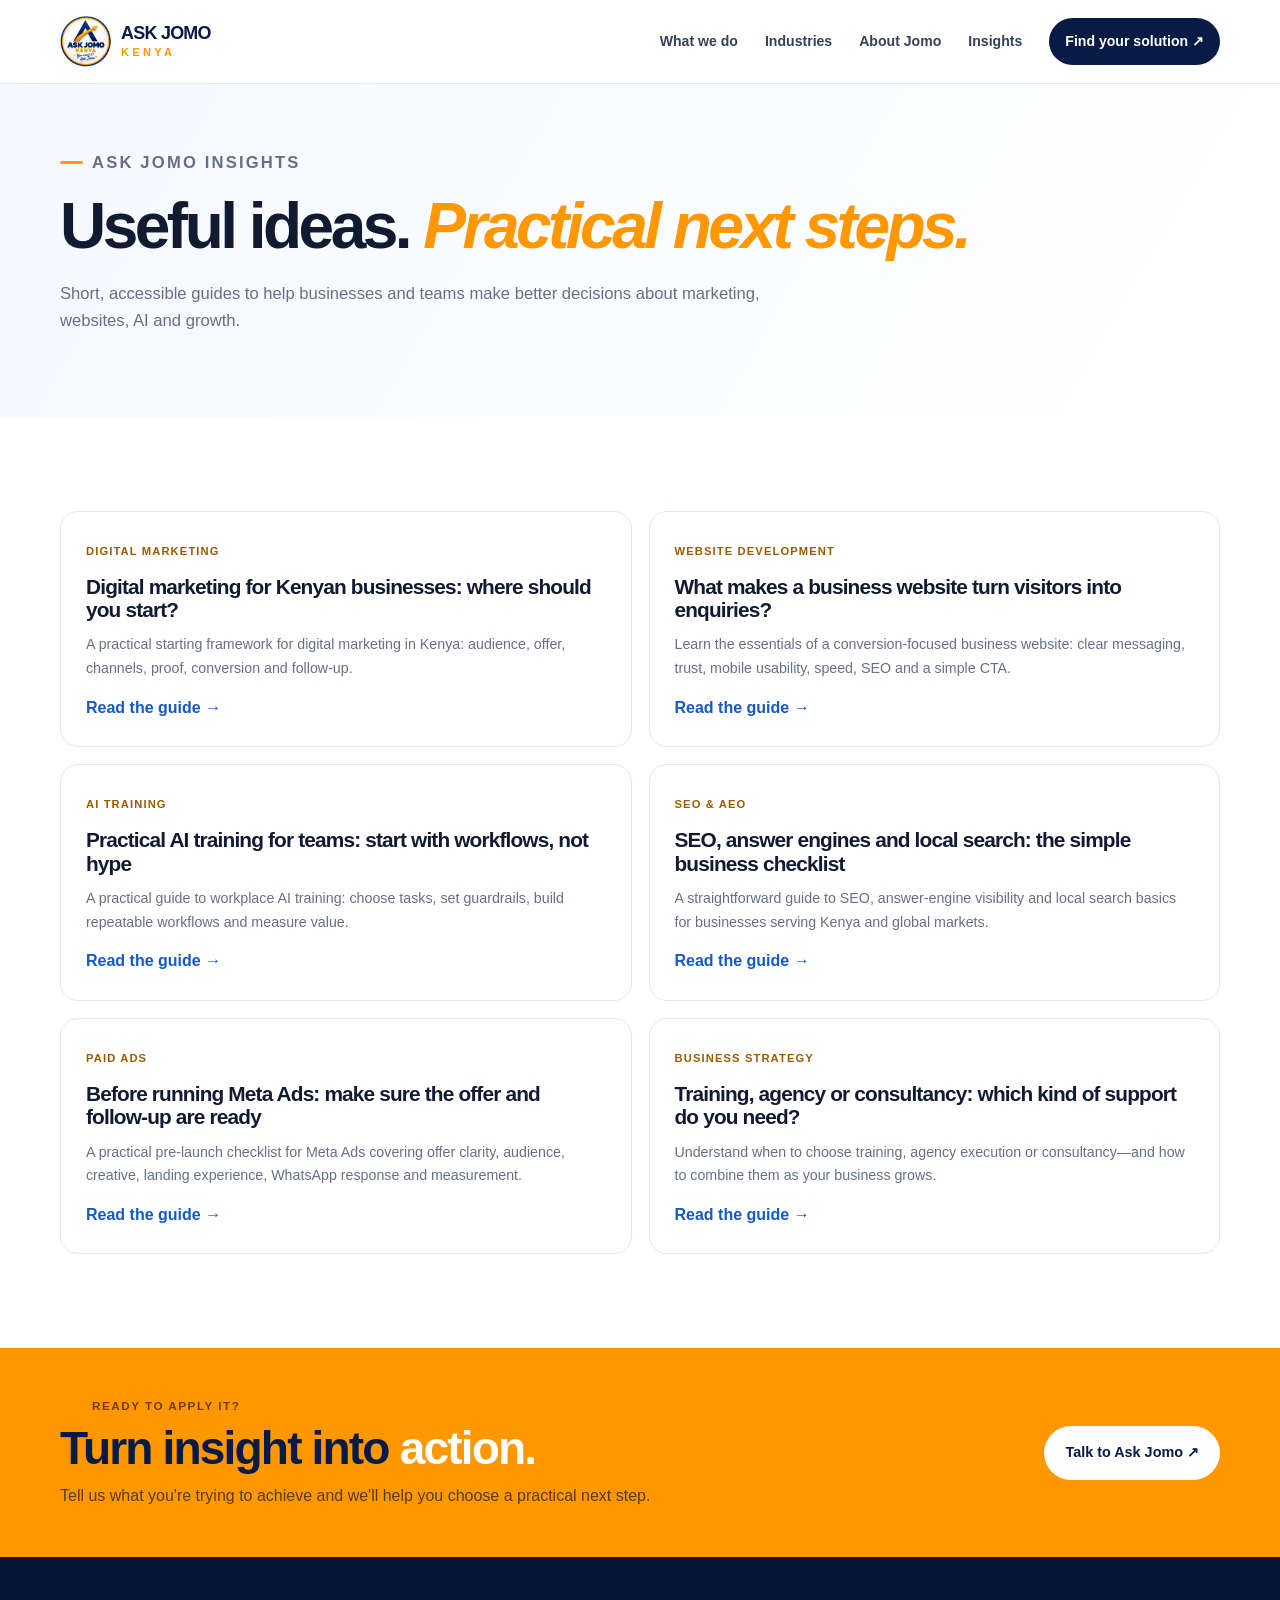
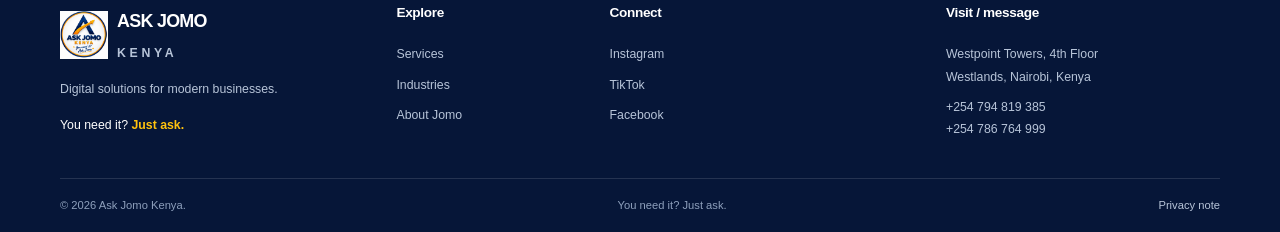
==== blog/index.html @ 96e00592 "Publish Ask Jomo Kenya website" ====
<!doctype html><html lang="en-KE"><head><meta charset="utf-8"><meta name="viewport" content="width=device-width,initial-scale=1"><meta name="theme-color" content="#071b45"><title>Digital Marketing, AI & Business Growth Guides | Ask Jomo Kenya</title><meta name="description" content="Practical guides for Kenyan businesses on digital marketing, SEO, website development, AI at work and customer growth."><link rel="canonical" href="https://askjomo.com/blog/"><link rel="icon" href="/assets/favicon.png"><link rel="stylesheet" href="/styles.css"><meta property="og:title" content="Ask Jomo Insights | Practical Growth Guides"><meta property="og:description" content="Clear, practical guides on digital marketing, websites, AI and business growth."><meta property="og:type" content="website"><meta property="og:url" content="https://askjomo.com/blog/"><meta property="og:image" content="https://askjomo.com/assets/brand-banner.png"><script type="application/ld+json">{"@context":"https://schema.org","@type":"Blog","name":"Ask Jomo Insights","url":"https://askjomo.com/blog/","publisher":{"@type":"Organization","name":"Ask Jomo Kenya","url":"https://askjomo.com/"}}</script></head><body><header class="header"><div class="wrap nav"><a class="brand" href="/"><img src="/assets/logo.png" alt="Ask Jomo Kenya logo"><span><b>ASK JOMO</b><small>KENYA</small></span></a><button class="menu" aria-expanded="false" aria-controls="navlinks">☰</button><nav id="navlinks"><a href="/#solutions">What we do</a><a href="/#industries">Industries</a><a href="/#about">About Jomo</a><a href="/blog/">Insights</a><a class="navcta" href="https://wa.me/254794819385">Find your solution ↗</a></nav></div></header><main><section class="subhero"><div class="wrap"><p class="eyebrow">ASK JOMO INSIGHTS</p><h1>Useful ideas. <em style="color:var(--orange)">Practical next steps.</em></h1><p>Short, accessible guides to help businesses and teams make better decisions about marketing, websites, AI and growth.</p></div></section><section class="section"><div class="wrap article-grid"><article class="article-card"><span class="tag">DIGITAL MARKETING</span><h2>Digital marketing for Kenyan businesses: where should you start?</h2><p>A practical starting framework for digital marketing in Kenya: audience, offer, channels, proof, conversion and follow-up.</p><a href="/blog/digital-marketing-kenya/">Read the guide →</a></article><article class="article-card"><span class="tag">WEBSITE DEVELOPMENT</span><h2>What makes a business website turn visitors into enquiries?</h2><p>Learn the essentials of a conversion-focused business website: clear messaging, trust, mobile usability, speed, SEO and a simple CTA.</p><a href="/blog/conversion-focused-websites/">Read the guide →</a></article><article class="article-card"><span class="tag">AI TRAINING</span><h2>Practical AI training for teams: start with workflows, not hype</h2><p>A practical guide to workplace AI training: choose tasks, set guardrails, build repeatable workflows and measure value.</p><a href="/blog/ai-training-for-teams/">Read the guide →</a></article><article class="article-card"><span class="tag">SEO & AEO</span><h2>SEO, answer engines and local search: the simple business checklist</h2><p>A straightforward guide to SEO, answer-engine visibility and local search basics for businesses serving Kenya and global markets.</p><a href="/blog/seo-aeo-local-search/">Read the guide →</a></article><article class="article-card"><span class="tag">PAID ADS</span><h2>Before running Meta Ads: make sure the offer and follow-up are ready</h2><p>A practical pre-launch checklist for Meta Ads covering offer clarity, audience, creative, landing experience, WhatsApp response and measurement.</p><a href="/blog/meta-ads-readiness/">Read the guide →</a></article><article class="article-card"><span class="tag">BUSINESS STRATEGY</span><h2>Training, agency or consultancy: which kind of support do you need?</h2><p>Understand when to choose training, agency execution or consultancy—and how to combine them as your business grows.</p><a href="/blog/training-agency-consultancy/">Read the guide →</a></article></div></section><section class="final"><div class="wrap final-inner"><div><p class="eyebrow">READY TO APPLY IT?</p><h2>Turn insight into <em>action.</em></h2><p>Tell us what you're trying to achieve and we'll help you choose a practical next step.</p></div><a class="btn light" href="https://wa.me/254794819385?text=Hello%20Ask%20Jomo%20team.%20I%20read%20your%20insights%20and%20would%20like%20to%20discuss%20my%20business%20goal.">Talk to Ask Jomo ↗</a></div></section></main><footer><div class="wrap foot-grid"><div><a class="brand footer-brand" href="/"><img src="/assets/logo.png" alt=""><span><b>ASK JOMO</b><small>KENYA</small></span></a><p>Digital solutions for modern businesses.</p><p class="tagline">You need it? <b>Just ask.</b></p></div><div><h3>Explore</h3><a href="/#solutions">Services</a><a href="/#industries">Industries</a><a href="/#about">About Jomo</a></div><div><h3>Connect</h3><a href="https://www.instagram.com/ask_jomo_kenka/">Instagram</a><a href="https://www.tiktok.com/@askjomo">TikTok</a><a href="https://www.facebook.com/askjomokenya">Facebook</a></div><div><h3>Visit / message</h3><p>Westpoint Towers, 4th Floor<br>Westlands, Nairobi, Kenya</p><p><a href="https://wa.me/254794819385">+254 794 819 385</a><br><a href="https://wa.me/254786764999">+254 786 764 999</a></p></div></div><div class="wrap foot-bottom"><span>© <span id="year">2026</span> Ask Jomo Kenya.</span><span>You need it? Just ask.</span><a href="/privacy/">Privacy note</a></div></footer><script src="/script.js" defer></script></body></html>
---- styles.css ----
:root{--navy:#071b45;--blue:#1559c7;--orange:#ff9700;--gold:#ffc20e;--ink:#101b32;--muted:#657087;--paper:#f6f8fc;--line:#e2e8f1;--shadow:0 18px 48px #071b4512}*{box-sizing:border-box}html{scroll-behavior:smooth;scroll-padding-top:90px}body{margin:0;color:var(--ink);font:16px/1.65 "DM Sans",Arial,sans-serif}h1,h2,h3,b,strong{font-family:Manrope,"DM Sans",Arial,sans-serif}h1,h2,h3,p{margin-top:0}h1{font-size:clamp(2.8rem,5vw,5rem);line-height:1.04;letter-spacing:-.055em;margin-bottom:20px}h2{font-size:clamp(2rem,3.6vw,3.2rem);line-height:1.12;letter-spacing:-.04em;margin-bottom:16px}h3{line-height:1.25;letter-spacing:-.025em}.wrap{width:min(1160px,calc(100% - 40px));margin:auto}.skip{position:absolute;top:-80px;left:12px}.skip:focus{top:12px}.header{height:84px;position:sticky;top:0;z-index:30;background:#fffffff2;backdrop-filter:blur(14px);border-bottom:1px solid #e2e8f1}.nav{height:100%;display:flex;align-items:center;justify-content:space-between}.brand{display:flex;align-items:center;gap:9px;text-decoration:none;color:var(--navy);line-height:1}.brand img{width:52px;height:52px;object-fit:contain}.brand span{display:grid;gap:4px}.brand b{font-size:1.12rem;letter-spacing:-.04em}.brand small{font-size:.69rem;font-weight:800;color:var(--orange);letter-spacing:.3em}.nav nav{display:flex;align-items:center;gap:27px}.nav nav a{color:#33415a;text-decoration:none;font-size:.88rem;font-weight:700}.nav nav a:hover,footer a:hover{color:var(--blue)}.nav nav .navcta{background:var(--navy);color:white;border-radius:999px;padding:12px 16px}.menu{display:none;background:none;border:0;font-size:1.7rem;color:var(--navy)}.hero{padding:64px 0 0;background:radial-gradient(ellipse at 90% 10%,#e8f0ff,transparent 35%),linear-gradient(130deg,#fff,#f5f8fe);overflow:hidden}.hero-grid{display:grid;grid-template-columns:1fr 1fr;gap:44px;align-items:center}.eyebrow{color:#2857a3;letter-spacing:.13em;font-size:.73rem;font-weight:800;margin-bottom:17px}.eyebrow:before{content:"";display:inline-block;width:23px;height:3px;background:var(--orange);border-radius:3px;vertical-align:middle;margin:0 9px 3px 0}.hero h1 em,.final h2 em{font-style:normal;color:var(--orange)}.lede{font-size:1.1rem;line-height:1.75;color:#5b667c;max-width:560px}.tagline{color:var(--navy);font-size:1.1rem;margin:18px 0 24px}.tagline b{color:var(--orange)}.actions{display:flex;gap:12px;align-items:center;flex-wrap:wrap}.btn{display:inline-flex;justify-content:center;align-items:center;gap:14px;padding:14px 20px;border-radius:999px;text-decoration:none;font-weight:800;font-size:.9rem;border:1px solid transparent;cursor:pointer;transition:.2s}.btn:hover{transform:translateY(-2px)}.primary{background:var(--orange);color:var(--navy);box-shadow:0 9px 20px #ff97002e}.primary:hover{background:#ffad22}.quiet{color:var(--navy)}.quiet:hover{background:#eaf1fd}.outline{border-color:#d7dfeb;color:var(--navy)}.trust{font-size:.74rem;color:#6b778d;margin-top:26px}.trust i{display:inline-block;width:4px;height:4px;background:#abb8cc;border-radius:50%;margin:0 8px 2px}.hero-art{position:relative}.hero-art>img{display:block;width:100%;height:auto;border-radius:20px;box-shadow:0 22px 50px #071b4520}.float-note{position:absolute;bottom:18px;left:-18px;background:#fff;padding:14px 18px;border-radius:14px;box-shadow:var(--shadow);display:grid;font-size:.84rem}.float-note span{font-size:.73rem;color:var(--muted)}.proof{display:grid;grid-template-columns:repeat(3,1fr);background:var(--navy);color:#fff;margin-top:55px;border-radius:18px 18px 0 0;padding:21px}.proof>div{display:flex;align-items:center;justify-content:center;gap:13px;border-right:1px solid #ffffff25}.proof>div:last-child{border:0}.proof>div>b{display:grid;place-items:center;width:38px;height:38px;border:1px solid #ffc20e99;border-radius:11px;color:var(--gold);font-size:.78rem}.proof strong,.proof small{display:block}.proof strong{font-size:.9rem}.proof small{font-size:.73rem;color:#c8d2e5}.section{padding:94px 0}.pale{background:var(--paper)}.heading{max-width:700px;margin-bottom:35px}.heading.center{text-align:center;margin-inline:auto}.heading.center .eyebrow:before{display:none}.heading>p:last-child{color:var(--muted)}.cards{display:grid;grid-template-columns:repeat(3,1fr);gap:18px}.card{padding:27px;border:1px solid var(--line);border-radius:22px;background:white;box-shadow:0 8px 24px #071b4508;position:relative;overflow:hidden}.card:before{content:"";position:absolute;top:0;left:0;right:0;height:4px;background:var(--orange)}.card.agency:before{background:var(--blue)}.card.consult:before{background:var(--gold)}.kicker{font-size:.68rem;letter-spacing:.11em;font-weight:800;color:#778399}.card h3{font-size:1.55rem;margin:13px 0 9px}.card p,.card li{font-size:.88rem;color:#5d6980}.card ul{padding-left:18px;margin:18px 0 25px}.card li{padding:4px 0}.card li::marker{color:var(--orange)}.textlink{color:var(--navy);text-decoration:none;font-weight:800;font-size:.9rem}.textlink:hover{color:var(--blue)}.choice-note{margin-top:22px;padding:17px 20px;border-radius:13px;background:var(--paper);text-align:center;color:#59657a;font-size:.9rem}.choice-note b{color:var(--navy)}.choice-note a{margin-left:9px;color:#1559c7;font-weight:800;text-decoration:none}.service-list{border-top:1px solid #dfe6f0}.service-list article{display:grid;grid-template-columns:38px 1fr 42px;gap:20px;align-items:center;padding:25px 0;border-bottom:1px solid #dfe6f0}.service-list article>b{font-size:.78rem;color:var(--orange);align-self:start;padding-top:4px}.service-list h3{font-size:1.1rem;margin:0 0 5px}.service-list p{color:var(--muted);font-size:.84rem;margin:0 0 12px}.tags{display:flex;gap:7px;flex-wrap:wrap}.tags span{font-size:.7rem;padding:5px 9px;border-radius:99px;background:white;border:1px solid var(--line);color:#526078}.arrow{width:40px;height:40px;border:1px solid #d6e0ef;border-radius:50%;display:grid;place-items:center;text-decoration:none;color:var(--navy);font-size:1.2rem}.arrow:hover{background:var(--navy);color:#fff}.industries{display:grid;grid-template-columns:.82fr 1.18fr;gap:70px;align-items:start}.industries>div:first-child>p:not(.eyebrow){color:var(--muted);margin-bottom:24px}.industry-grid{display:grid;grid-template-columns:1fr 1fr;gap:11px}.industry-grid button{display:flex;align-items:center;text-align:left;gap:12px;border:1px solid var(--line);border-radius:15px;background:white;padding:13px;cursor:pointer;transition:.2s;min-width:0}.industry-grid button:hover{border-color:#9cb8e8;box-shadow:var(--shadow);transform:translateY(-2px)}.industry-grid button>b{display:grid;place-items:center;flex:0 0 39px;height:39px;border-radius:11px;background:#edf3ff;color:#174ea6;font-size:1.2rem}.industry-grid button strong,.industry-grid button small{display:block}.industry-grid button strong{font-size:.8rem;color:var(--navy)}.industry-grid button small{font-size:.67rem;line-height:1.4;color:var(--muted)}.industry-grid button i{font-style:normal;margin-left:auto;color:var(--orange)}.dark{background:linear-gradient(140deg,#071b45,#0c2e6b);color:white}.dark .eyebrow{color:#c8d9fa}.dark .heading>p:last-child{color:#bdc9dd}.steps{display:grid;grid-template-columns:1fr 35px 1fr 35px 1fr;gap:14px;align-items:center}.steps article{padding:23px;background:#ffffff0b;border:1px solid #ffffff20;border-radius:17px;min-height:155px}.steps article>b{color:var(--gold);font-size:.8rem}.steps h3{font-size:1.1rem;margin:10px 0 5px}.steps p{font-size:.83rem;color:#c5d0e3;margin:0}.steps>span{text-align:center;color:var(--gold);font-size:1.4rem}.dark-cta{display:flex;align-items:center;justify-content:space-between;gap:20px;margin-top:25px;padding:21px 25px;border-radius:17px;background:#ffffff12}.dark-cta strong,.dark-cta small{display:block}.dark-cta small{font-size:.82rem;color:#c5d0e3}.about{display:grid;grid-template-columns:.92fr 1.08fr;gap:65px;align-items:center}.about-image{position:relative}.about-image>img{display:block;width:100%;aspect-ratio:4/4.1;object-fit:cover;border-radius:24px;box-shadow:var(--shadow)}.caption{position:absolute;bottom:18px;left:18px;right:18px;display:flex;align-items:center;gap:12px;padding:14px 17px;border-radius:15px;background:#ffffffed}.caption>b{font:3rem/.7 Georgia;color:var(--orange)}.caption strong,.caption small{display:block}.caption strong{font-size:.9rem;color:var(--navy)}.caption small{font-size:.73rem;color:var(--muted)}.about p:not(.eyebrow){color:#5f6a7f;font-size:.94rem}.muted{display:block;margin-top:20px;color:#8791a2;line-height:1.5}.lead-grid{display:grid;grid-template-columns:.9fr 1.1fr;gap:65px;align-items:start}.lead-grid>div>p:not(.eyebrow){color:var(--muted)}.checks{list-style:none;padding:0;margin-top:28px}.checks li{margin:12px 0;color:#47546b}.checks li:before{content:"✓";display:inline-grid;place-items:center;margin-right:10px;width:22px;height:22px;border-radius:50%;background:#e3f5ec;color:#14794e;font-size:.75rem;font-weight:900}.lead-grid form{padding:28px;border:1px solid var(--line);border-radius:21px;box-shadow:var(--shadow);display:grid;gap:8px}.lead-grid label{font-size:.8rem;font-weight:800;margin-top:6px;color:#273650}.lead-grid label small{font-weight:500;color:#8a94a5}.lead-grid input,.lead-grid select,.lead-grid textarea{width:100%;padding:12px 13px;border:1px solid #dfe5ee;border-radius:10px;font:inherit;font-size:.88rem;background:white;color:var(--ink);outline:none}.lead-grid input:focus,.lead-grid select:focus,.lead-grid textarea:focus{border-color:#7ca0df;box-shadow:0 0 0 3px #eaf1ff}.lead-grid textarea{resize:vertical}.submit{width:100%;margin-top:10px;border:0}.privacy-small{font-size:.68rem;color:#8a94a5;text-align:center;line-height:1.5;margin:5px 0 0}.faq{display:grid;grid-template-columns:.8fr 1.2fr;gap:65px}.faq details{border-bottom:1px solid #dfe6f0;padding:17px 0}.faq details:first-child{border-top:1px solid #dfe6f0}.faq summary{font-weight:800;cursor:pointer;color:var(--navy);list-style:none;padding-right:30px;position:relative}.faq summary::-webkit-details-marker{display:none}.faq summary:after{content:"+";position:absolute;right:0;color:var(--orange);font-size:1.35rem}.faq details[open] summary:after{content:"−"}.faq details p{font-size:.88rem;color:var(--muted);margin:12px 0 0}.final{background:var(--orange);padding:48px 0}.final-inner{display:flex;align-items:center;justify-content:space-between;gap:25px}.final .eyebrow{color:#6f3a00;margin-bottom:8px}.final h2{margin-bottom:8px;color:var(--navy)}.final h2 em{color:white}.final p:last-child{margin:0;color:#553b1a}.light{background:white;color:var(--navy);white-space:nowrap}footer{background:#061638;color:#dce5f4;padding:48px 0 0}.foot-grid{display:grid;grid-template-columns:1.1fr .65fr 1.1fr 1fr;gap:35px;padding-bottom:38px}.footer-brand{color:white}.footer-brand img{width:48px;height:48px}.footer-brand b{color:white}.foot-grid h3{font-size:.85rem;color:white;margin-bottom:13px}.foot-grid>div:not(:first-child){display:flex;flex-direction:column;align-items:flex-start;gap:8px}.foot-grid a,.foot-grid p,.foot-grid small{font-size:.77rem;color:#b7c4d8;text-decoration:none;line-height:1.8;margin:0}.foot-grid>div:first-child>p{margin-top:14px}.foot-grid .tagline{color:white}.foot-grid .tagline b{color:var(--gold)}.foot-bottom{border-top:1px solid #ffffff20;padding:17px 0;display:flex;justify-content:space-between;gap:18px;font-size:.7rem;color:#8ea0bc}.foot-bottom a{color:#b7c4d8;text-decoration:none}.float-wa{position:fixed;z-index:25;right:20px;bottom:20px;display:flex;align-items:center;gap:9px;background:#0a9c61;color:white;text-decoration:none;border-radius:99px;padding:12px 16px;box-shadow:0 12px 28px #0003}.float-wa span{font-size:1.3rem}.float-wa b{font-size:.8rem}.subhero{padding:65px 0;background:linear-gradient(120deg,#f5f8fe,#fff)}.subhero p{max-width:740px;color:var(--muted);font-size:1.04rem}.article-grid{display:grid;grid-template-columns:repeat(2,1fr);gap:17px}.article-card{padding:25px;border:1px solid var(--line);border-radius:18px;background:white}.article-card .tag{font-size:.7rem;font-weight:800;letter-spacing:.1em;color:#9a5b00}.article-card h2{font-size:1.3rem;margin:12px 0}.article-card p{font-size:.89rem;color:var(--muted)}.article-card a,.article-body a{color:#1559c7;font-weight:800;text-decoration:none}.article-body{max-width:800px}.article-body h2{font-size:1.65rem;margin-top:36px}.article-body p,.article-body li{color:#4e5b71}.breadcrumb{font-size:.78rem;color:#718097}.breadcrumb a{color:#1559c7;text-decoration:none}.privacy-copy{max-width:800px}.privacy-copy h2{font-size:1.5rem;margin-top:30px}@media(max-width:950px){.hero-grid{grid-template-columns:1fr}.hero-art{max-width:800px}.industries,.about,.lead-grid,.faq{grid-template-columns:1fr;gap:38px}.service-list article{grid-template-columns:32px 1fr 40px}.foot-grid{grid-template-columns:1fr 1fr}.about-image{max-width:650px}}@media(max-width:700px){.wrap{width:calc(100% - 30px)}.header{height:70px}.brand img{width:43px;height:43px}.brand b{font-size:1rem}.brand small{font-size:.6rem}.menu{display:block}.nav nav{display:none;position:absolute;top:69px;left:0;right:0;padding:17px 20px 22px;background:white;border-bottom:1px solid var(--line);box-shadow:0 15px 25px #071b4512;align-items:stretch;gap:5px;flex-direction:column}.nav nav.open{display:flex}.nav nav a{padding:11px}.nav nav .navcta{text-align:center;margin-top:6px}.hero{padding-top:42px}.hero h1{font-size:clamp(2.55rem,12vw,3.8rem)}.lede{font-size:1rem}.actions{align-items:stretch;flex-direction:column}.actions .btn{width:100%}.hero-art>img{border-radius:14px}.float-note{position:relative;bottom:auto;left:auto;margin:-15px 10px 0;z-index:2;width:max-content;max-width:calc(100% - 20px)}.trust{font-size:.68rem}.proof{margin-top:33px;padding:15px 8px}.proof>div{justify-content:flex-start;gap:7px;padding:0 7px}.proof>div>b{width:29px;height:29px;flex:0 0 29px;font-size:.63rem}.proof strong{font-size:.75rem}.proof small{font-size:.61rem}.section{padding:68px 0}.heading{margin-bottom:27px}.cards{grid-template-columns:1fr}.card{padding:23px}.choice-note{line-height:1.9}.choice-note a{display:block;margin:4px 0 0}.service-list article{grid-template-columns:27px 1fr 34px;gap:11px;padding:21px 0}.service-list h3{font-size:.97rem}.service-list p{font-size:.8rem}.tags{gap:5px}.tags span{font-size:.64rem;padding:4px 7px}.arrow{width:33px;height:33px}.industry-grid{grid-template-columns:1fr}.steps{grid-template-columns:1fr;gap:9px}.steps article{min-height:0;padding:19px}.steps>span{transform:rotate(90deg);line-height:1}.dark-cta,.final-inner{align-items:stretch;flex-direction:column}.dark-cta .btn,.final-inner .btn{width:100%}.about-image>img{aspect-ratio:4/4.5}.actions .textlink{justify-content:center}.lead-grid form{padding:21px 17px}.faq{gap:20px}.foot-grid{grid-template-columns:1fr 1fr;gap:25px 18px}.foot-bottom{align-items:flex-start;flex-direction:column;gap:7px}.float-wa{right:12px;bottom:12px;padding:12px 14px}.float-wa b{display:none}.article-grid{grid-template-columns:1fr}.subhero{padding:45px 0}.subhero h1{font-size:2.7rem}}@media(prefers-reduced-motion:reduce){html{scroll-behavior:auto}*,*:before,*:after{transition:none!important}}
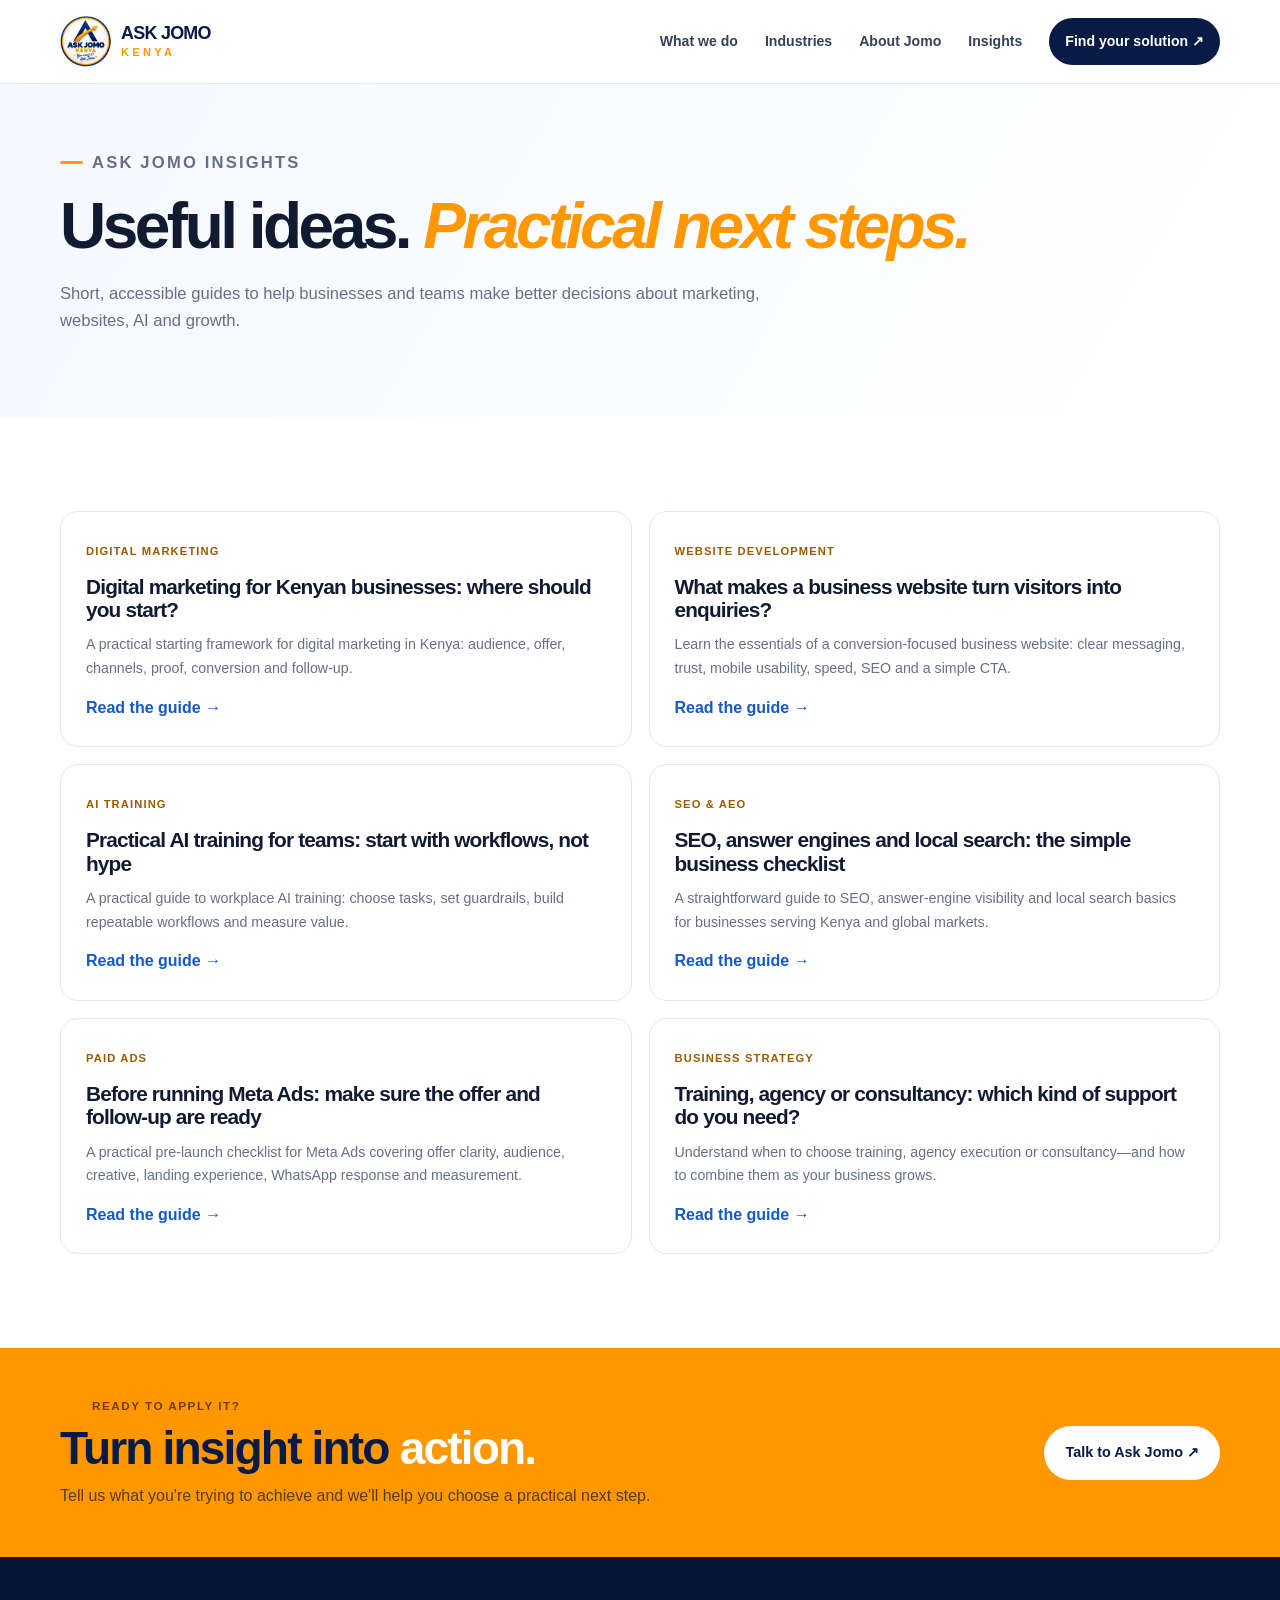
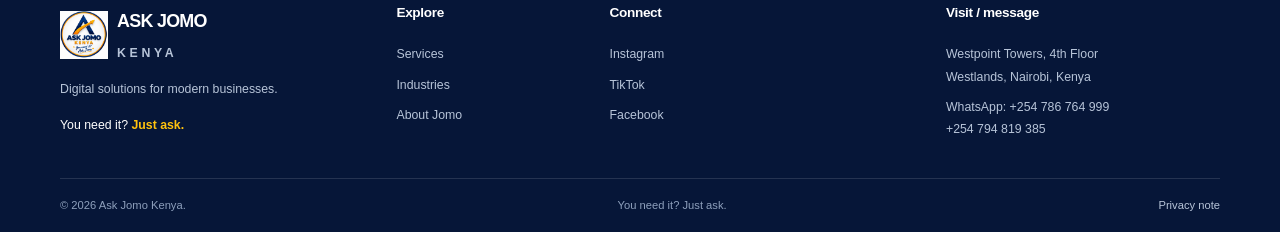
==== commit 037fcb86: "Update WhatsApp enquiry number" ====
--- a/blog/index.html
+++ b/blog/index.html
@@ -1 +1 @@
-<!doctype html><html lang="en-KE"><head><meta charset="utf-8"><meta name="viewport" content="width=device-width,initial-scale=1"><meta name="theme-color" content="#071b45"><title>Digital Marketing, AI & Business Growth Guides | Ask Jomo Kenya</title><meta name="description" content="Practical guides for Kenyan businesses on digital marketing, SEO, website development, AI at work and customer growth."><link rel="canonical" href="https://askjomo.com/blog/"><link rel="icon" href="/assets/favicon.png"><link rel="stylesheet" href="/styles.css"><meta property="og:title" content="Ask Jomo Insights | Practical Growth Guides"><meta property="og:description" content="Clear, practical guides on digital marketing, websites, AI and business growth."><meta property="og:type" content="website"><meta property="og:url" content="https://askjomo.com/blog/"><meta property="og:image" content="https://askjomo.com/assets/brand-banner.png"><script type="application/ld+json">{"@context":"https://schema.org","@type":"Blog","name":"Ask Jomo Insights","url":"https://askjomo.com/blog/","publisher":{"@type":"Organization","name":"Ask Jomo Kenya","url":"https://askjomo.com/"}}</script></head><body><header class="header"><div class="wrap nav"><a class="brand" href="/"><img src="/assets/logo.png" alt="Ask Jomo Kenya logo"><span><b>ASK JOMO</b><small>KENYA</small></span></a><button class="menu" aria-expanded="false" aria-controls="navlinks">☰</button><nav id="navlinks"><a href="/#solutions">What we do</a><a href="/#industries">Industries</a><a href="/#about">About Jomo</a><a href="/blog/">Insights</a><a class="navcta" href="https://wa.me/254794819385">Find your solution ↗</a></nav></div></header><main><section class="subhero"><div class="wrap"><p class="eyebrow">ASK JOMO INSIGHTS</p><h1>Useful ideas. <em style="color:var(--orange)">Practical next steps.</em></h1><p>Short, accessible guides to help businesses and teams make better decisions about marketing, websites, AI and growth.</p></div></section><section class="section"><div class="wrap article-grid"><article class="article-card"><span class="tag">DIGITAL MARKETING</span><h2>Digital marketing for Kenyan businesses: where should you start?</h2><p>A practical starting framework for digital marketing in Kenya: audience, offer, channels, proof, conversion and follow-up.</p><a href="/blog/digital-marketing-kenya/">Read the guide →</a></article><article class="article-card"><span class="tag">WEBSITE DEVELOPMENT</span><h2>What makes a business website turn visitors into enquiries?</h2><p>Learn the essentials of a conversion-focused business website: clear messaging, trust, mobile usability, speed, SEO and a simple CTA.</p><a href="/blog/conversion-focused-websites/">Read the guide →</a></article><article class="article-card"><span class="tag">AI TRAINING</span><h2>Practical AI training for teams: start with workflows, not hype</h2><p>A practical guide to workplace AI training: choose tasks, set guardrails, build repeatable workflows and measure value.</p><a href="/blog/ai-training-for-teams/">Read the guide →</a></article><article class="article-card"><span class="tag">SEO & AEO</span><h2>SEO, answer engines and local search: the simple business checklist</h2><p>A straightforward guide to SEO, answer-engine visibility and local search basics for businesses serving Kenya and global markets.</p><a href="/blog/seo-aeo-local-search/">Read the guide →</a></article><article class="article-card"><span class="tag">PAID ADS</span><h2>Before running Meta Ads: make sure the offer and follow-up are ready</h2><p>A practical pre-launch checklist for Meta Ads covering offer clarity, audience, creative, landing experience, WhatsApp response and measurement.</p><a href="/blog/meta-ads-readiness/">Read the guide →</a></article><article class="article-card"><span class="tag">BUSINESS STRATEGY</span><h2>Training, agency or consultancy: which kind of support do you need?</h2><p>Understand when to choose training, agency execution or consultancy—and how to combine them as your business grows.</p><a href="/blog/training-agency-consultancy/">Read the guide →</a></article></div></section><section class="final"><div class="wrap final-inner"><div><p class="eyebrow">READY TO APPLY IT?</p><h2>Turn insight into <em>action.</em></h2><p>Tell us what you're trying to achieve and we'll help you choose a practical next step.</p></div><a class="btn light" href="https://wa.me/254794819385?text=Hello%20Ask%20Jomo%20team.%20I%20read%20your%20insights%20and%20would%20like%20to%20discuss%20my%20business%20goal.">Talk to Ask Jomo ↗</a></div></section></main><footer><div class="wrap foot-grid"><div><a class="brand footer-brand" href="/"><img src="/assets/logo.png" alt=""><span><b>ASK JOMO</b><small>KENYA</small></span></a><p>Digital solutions for modern businesses.</p><p class="tagline">You need it? <b>Just ask.</b></p></div><div><h3>Explore</h3><a href="/#solutions">Services</a><a href="/#industries">Industries</a><a href="/#about">About Jomo</a></div><div><h3>Connect</h3><a href="https://www.instagram.com/ask_jomo_kenka/">Instagram</a><a href="https://www.tiktok.com/@askjomo">TikTok</a><a href="https://www.facebook.com/askjomokenya">Facebook</a></div><div><h3>Visit / message</h3><p>Westpoint Towers, 4th Floor<br>Westlands, Nairobi, Kenya</p><p><a href="https://wa.me/254794819385">+254 794 819 385</a><br><a href="https://wa.me/254786764999">+254 786 764 999</a></p></div></div><div class="wrap foot-bottom"><span>© <span id="year">2026</span> Ask Jomo Kenya.</span><span>You need it? Just ask.</span><a href="/privacy/">Privacy note</a></div></footer><script src="/script.js" defer></script></body></html>+<!doctype html><html lang="en-KE"><head><meta charset="utf-8"><meta name="viewport" content="width=device-width,initial-scale=1"><meta name="theme-color" content="#071b45"><title>Digital Marketing, AI & Business Growth Guides | Ask Jomo Kenya</title><meta name="description" content="Practical guides for Kenyan businesses on digital marketing, SEO, website development, AI at work and customer growth."><link rel="canonical" href="https://askjomo.com/blog/"><link rel="icon" href="../assets/favicon.png"><link rel="stylesheet" href="../styles.css"><meta property="og:title" content="Ask Jomo Insights | Practical Growth Guides"><meta property="og:description" content="Clear, practical guides on digital marketing, websites, AI and business growth."><meta property="og:type" content="website"><meta property="og:url" content="https://askjomo.com/blog/"><meta property="og:image" content="https://askjomo.com/assets/brand-banner.png"><script type="application/ld+json">{"@context":"https://schema.org","@type":"Blog","name":"Ask Jomo Insights","url":"https://askjomo.com/blog/","publisher":{"@type":"Organization","name":"Ask Jomo Kenya","url":"https://askjomo.com/"}}</script></head><body><header class="header"><div class="wrap nav"><a class="brand" href="../"><img src="../assets/logo.png" alt="Ask Jomo Kenya logo"><span><b>ASK JOMO</b><small>KENYA</small></span></a><button class="menu" aria-expanded="false" aria-controls="navlinks">☰</button><nav id="navlinks"><a href="../#solutions">What we do</a><a href="../#industries">Industries</a><a href="../#about">About Jomo</a><a href="./">Insights</a><a class="navcta" href="https://wa.me/254786764999">Find your solution ↗</a></nav></div></header><main><section class="subhero"><div class="wrap"><p class="eyebrow">ASK JOMO INSIGHTS</p><h1>Useful ideas. <em style="color:var(--orange)">Practical next steps.</em></h1><p>Short, accessible guides to help businesses and teams make better decisions about marketing, websites, AI and growth.</p></div></section><section class="section"><div class="wrap article-grid"><article class="article-card"><span class="tag">DIGITAL MARKETING</span><h2>Digital marketing for Kenyan businesses: where should you start?</h2><p>A practical starting framework for digital marketing in Kenya: audience, offer, channels, proof, conversion and follow-up.</p><a href="digital-marketing-kenya/">Read the guide →</a></article><article class="article-card"><span class="tag">WEBSITE DEVELOPMENT</span><h2>What makes a business website turn visitors into enquiries?</h2><p>Learn the essentials of a conversion-focused business website: clear messaging, trust, mobile usability, speed, SEO and a simple CTA.</p><a href="conversion-focused-websites/">Read the guide →</a></article><article class="article-card"><span class="tag">AI TRAINING</span><h2>Practical AI training for teams: start with workflows, not hype</h2><p>A practical guide to workplace AI training: choose tasks, set guardrails, build repeatable workflows and measure value.</p><a href="ai-training-for-teams/">Read the guide →</a></article><article class="article-card"><span class="tag">SEO & AEO</span><h2>SEO, answer engines and local search: the simple business checklist</h2><p>A straightforward guide to SEO, answer-engine visibility and local search basics for businesses serving Kenya and global markets.</p><a href="seo-aeo-local-search/">Read the guide →</a></article><article class="article-card"><span class="tag">PAID ADS</span><h2>Before running Meta Ads: make sure the offer and follow-up are ready</h2><p>A practical pre-launch checklist for Meta Ads covering offer clarity, audience, creative, landing experience, WhatsApp response and measurement.</p><a href="meta-ads-readiness/">Read the guide →</a></article><article class="article-card"><span class="tag">BUSINESS STRATEGY</span><h2>Training, agency or consultancy: which kind of support do you need?</h2><p>Understand when to choose training, agency execution or consultancy—and how to combine them as your business grows.</p><a href="training-agency-consultancy/">Read the guide →</a></article></div></section><section class="final"><div class="wrap final-inner"><div><p class="eyebrow">READY TO APPLY IT?</p><h2>Turn insight into <em>action.</em></h2><p>Tell us what you're trying to achieve and we'll help you choose a practical next step.</p></div><a class="btn light" href="https://wa.me/254786764999?text=Hello%20Ask%20Jomo%20team.%20I%20read%20your%20insights%20and%20would%20like%20to%20discuss%20my%20business%20goal.">Talk to Ask Jomo ↗</a></div></section></main><footer><div class="wrap foot-grid"><div><a class="brand footer-brand" href="../"><img src="../assets/logo.png" alt=""><span><b>ASK JOMO</b><small>KENYA</small></span></a><p>Digital solutions for modern businesses.</p><p class="tagline">You need it? <b>Just ask.</b></p></div><div><h3>Explore</h3><a href="../#solutions">Services</a><a href="../#industries">Industries</a><a href="../#about">About Jomo</a></div><div><h3>Connect</h3><a href="https://www.instagram.com/ask_jomo_kenka/">Instagram</a><a href="https://www.tiktok.com/@askjomo">TikTok</a><a href="https://www.facebook.com/askjomokenya">Facebook</a></div><div><h3>Visit / message</h3><p>Westpoint Towers, 4th Floor<br>Westlands, Nairobi, Kenya</p><p><a href="https://wa.me/254786764999">WhatsApp: +254 786 764 999</a><br><a href="tel:+254794819385">+254 794 819 385</a></p></div></div><div class="wrap foot-bottom"><span>© <span id="year">2026</span> Ask Jomo Kenya.</span><span>You need it? Just ask.</span><a href="../privacy/">Privacy note</a></div></footer><script src="../script.js" defer></script></body></html>
